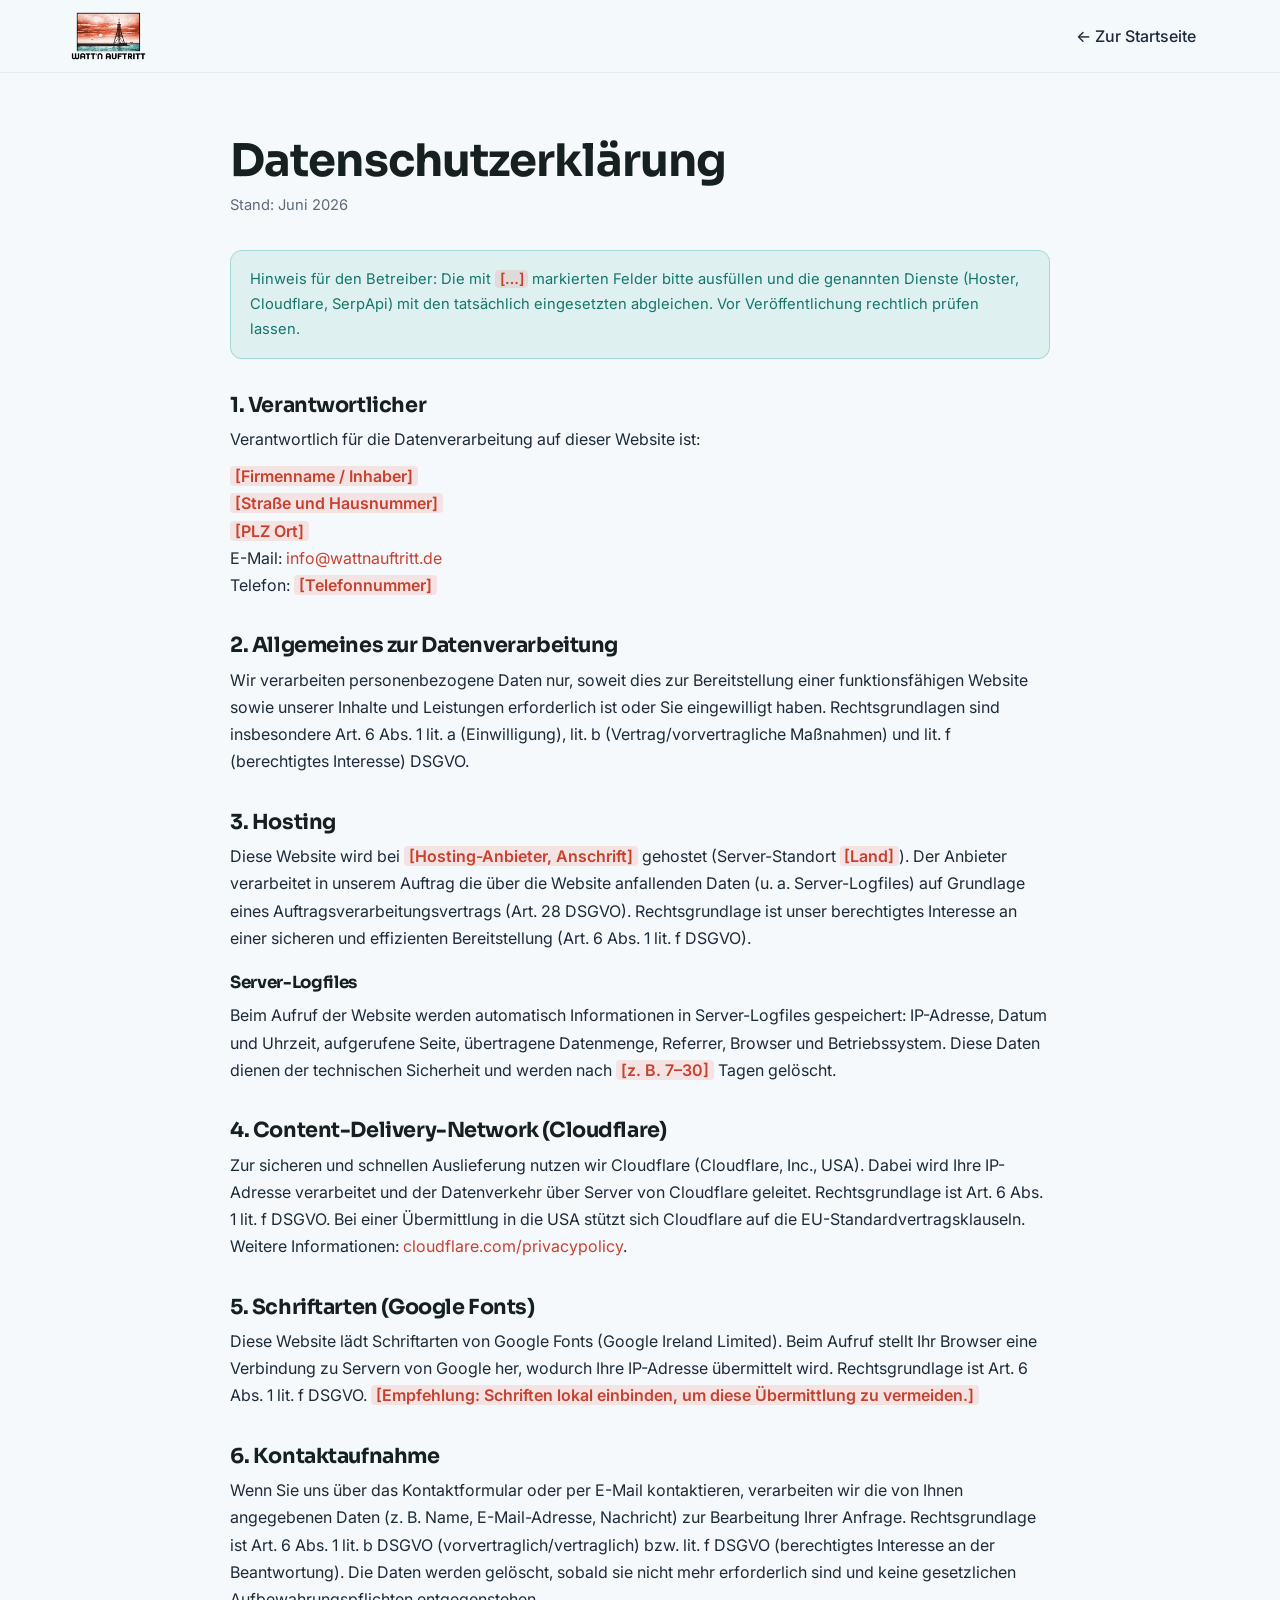
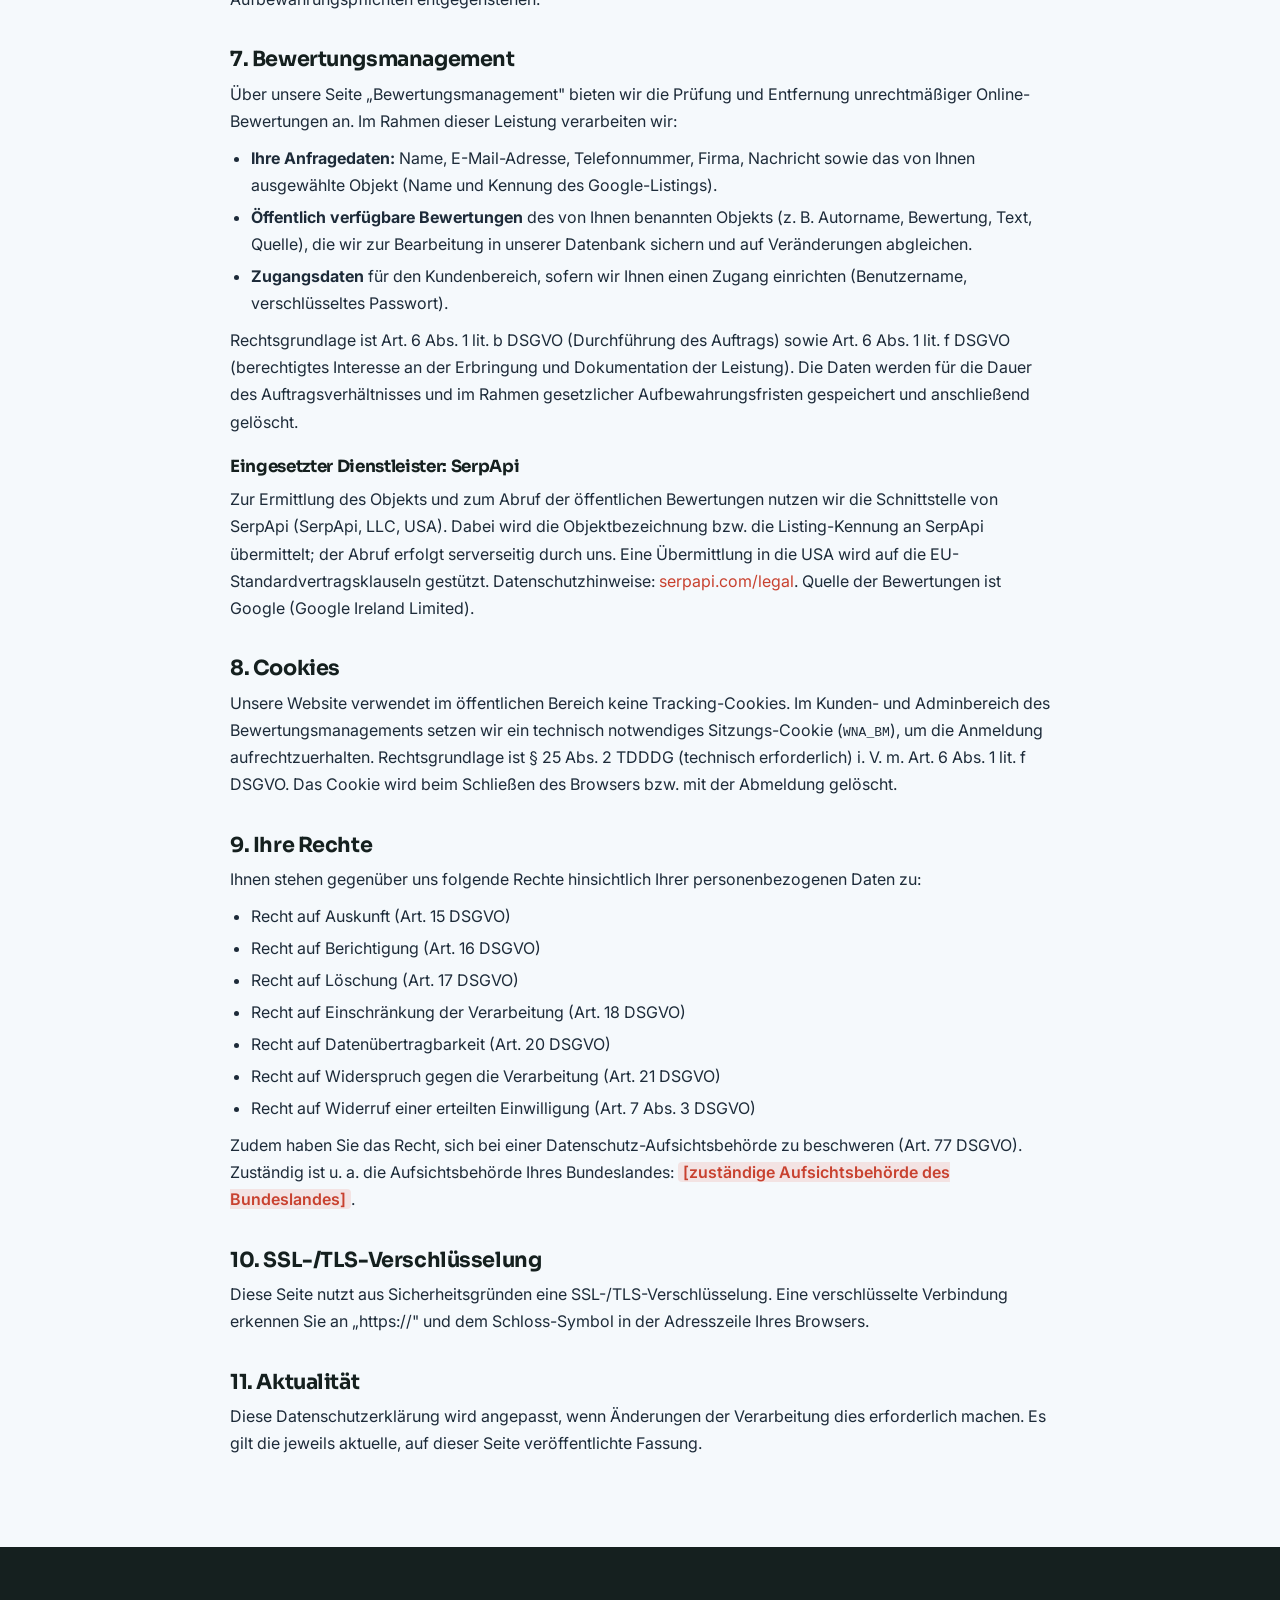
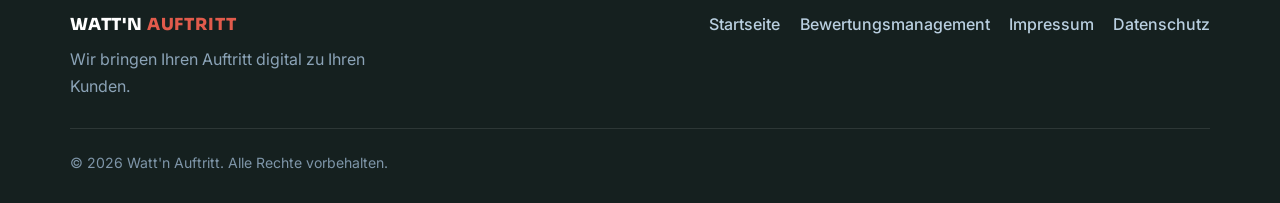
==== datenschutz.html @ 4209b995 "Eigene DB bewertungen_ + Impressum & Datenschutzerklaerung - Bewertungsmanagement nutzt jetzt eine e" ====
<!DOCTYPE html>
<html lang="de">
<head>
  <meta charset="UTF-8" />
  <meta name="viewport" content="width=device-width, initial-scale=1.0" />
  <title>Datenschutzerklärung | Watt'n Auftritt</title>
  <meta name="description" content="Datenschutzerklärung von Watt'n Auftritt gemäß DSGVO – inklusive Hinweisen zum Bewertungsmanagement." />
  <meta name="theme-color" content="#15201f" />
  <meta name="robots" content="noindex" />
  <link rel="preconnect" href="https://fonts.googleapis.com" />
  <link rel="preconnect" href="https://fonts.gstatic.com" crossorigin />
  <link href="https://fonts.googleapis.com/css2?family=Sora:wght@500;600;700;800&family=Inter:wght@400;500;600&display=swap" rel="stylesheet" />
  <link rel="icon" href="/assets/logo-min.png" />
  <link rel="stylesheet" href="/assets/styles.css?v=3" />
  <link rel="stylesheet" href="/assets/legal.css" />
</head>
<body>
  <header class="legal-header">
    <div class="container legal-header__in">
      <a href="/" aria-label="Watt'n Auftritt – Startseite">
        <img src="/assets/logo.webp" width="560" height="365" alt="Watt'n Auftritt" />
      </a>
      <a class="back" href="/">← Zur Startseite</a>
    </div>
  </header>

  <main class="container legal">
    <h1>Datenschutzerklärung</h1>
    <p class="updated">Stand: Juni 2026</p>

    <p class="hint">Hinweis für den Betreiber: Die mit <span class="ph">[…]</span> markierten Felder
    bitte ausfüllen und die genannten Dienste (Hoster, Cloudflare, SerpApi) mit den tatsächlich
    eingesetzten abgleichen. Vor Veröffentlichung rechtlich prüfen lassen.</p>

    <h2>1. Verantwortlicher</h2>
    <p>Verantwortlich für die Datenverarbeitung auf dieser Website ist:</p>
    <address>
      <span class="ph">[Firmenname / Inhaber]</span><br />
      <span class="ph">[Straße und Hausnummer]</span><br />
      <span class="ph">[PLZ Ort]</span><br />
      E-Mail: <a href="mailto:info@wattnauftritt.de">info@wattnauftritt.de</a><br />
      Telefon: <span class="ph">[Telefonnummer]</span>
    </address>

    <h2>2. Allgemeines zur Datenverarbeitung</h2>
    <p>
      Wir verarbeiten personenbezogene Daten nur, soweit dies zur Bereitstellung einer
      funktionsfähigen Website sowie unserer Inhalte und Leistungen erforderlich ist oder Sie
      eingewilligt haben. Rechtsgrundlagen sind insbesondere Art. 6 Abs. 1 lit. a (Einwilligung),
      lit. b (Vertrag/vorvertragliche Maßnahmen) und lit. f (berechtigtes Interesse) DSGVO.
    </p>

    <h2>3. Hosting</h2>
    <p>
      Diese Website wird bei <span class="ph">[Hosting-Anbieter, Anschrift]</span> gehostet
      (Server-Standort <span class="ph">[Land]</span>). Der Anbieter verarbeitet in unserem
      Auftrag die über die Website anfallenden Daten (u. a. Server-Logfiles) auf Grundlage eines
      Auftragsverarbeitungsvertrags (Art. 28 DSGVO). Rechtsgrundlage ist unser berechtigtes
      Interesse an einer sicheren und effizienten Bereitstellung (Art. 6 Abs. 1 lit. f DSGVO).
    </p>

    <h3>Server-Logfiles</h3>
    <p>
      Beim Aufruf der Website werden automatisch Informationen in Server-Logfiles gespeichert:
      IP-Adresse, Datum und Uhrzeit, aufgerufene Seite, übertragene Datenmenge, Referrer,
      Browser und Betriebssystem. Diese Daten dienen der technischen Sicherheit und werden nach
      <span class="ph">[z. B. 7–30]</span> Tagen gelöscht.
    </p>

    <h2>4. Content-Delivery-Network (Cloudflare)</h2>
    <p>
      Zur sicheren und schnellen Auslieferung nutzen wir Cloudflare (Cloudflare, Inc., USA).
      Dabei wird Ihre IP-Adresse verarbeitet und der Datenverkehr über Server von Cloudflare
      geleitet. Rechtsgrundlage ist Art. 6 Abs. 1 lit. f DSGVO. Bei einer Übermittlung in die USA
      stützt sich Cloudflare auf die EU-Standardvertragsklauseln. Weitere Informationen:
      <a href="https://www.cloudflare.com/privacypolicy/" target="_blank" rel="noopener">cloudflare.com/privacypolicy</a>.
    </p>

    <h2>5. Schriftarten (Google Fonts)</h2>
    <p>
      Diese Website lädt Schriftarten von Google Fonts (Google Ireland Limited). Beim Aufruf
      stellt Ihr Browser eine Verbindung zu Servern von Google her, wodurch Ihre IP-Adresse
      übermittelt wird. Rechtsgrundlage ist Art. 6 Abs. 1 lit. f DSGVO.
      <span class="ph">[Empfehlung: Schriften lokal einbinden, um diese Übermittlung zu vermeiden.]</span>
    </p>

    <h2>6. Kontaktaufnahme</h2>
    <p>
      Wenn Sie uns über das Kontaktformular oder per E-Mail kontaktieren, verarbeiten wir die von
      Ihnen angegebenen Daten (z. B. Name, E-Mail-Adresse, Nachricht) zur Bearbeitung Ihrer
      Anfrage. Rechtsgrundlage ist Art. 6 Abs. 1 lit. b DSGVO (vorvertraglich/vertraglich) bzw.
      lit. f DSGVO (berechtigtes Interesse an der Beantwortung). Die Daten werden gelöscht, sobald
      sie nicht mehr erforderlich sind und keine gesetzlichen Aufbewahrungspflichten entgegenstehen.
    </p>

    <h2>7. Bewertungsmanagement</h2>
    <p>
      Über unsere Seite „Bewertungsmanagement" bieten wir die Prüfung und Entfernung
      unrechtmäßiger Online-Bewertungen an. Im Rahmen dieser Leistung verarbeiten wir:
    </p>
    <ul>
      <li><strong>Ihre Anfragedaten:</strong> Name, E-Mail-Adresse, Telefonnummer, Firma, Nachricht
        sowie das von Ihnen ausgewählte Objekt (Name und Kennung des Google-Listings).</li>
      <li><strong>Öffentlich verfügbare Bewertungen</strong> des von Ihnen benannten Objekts
        (z. B. Autorname, Bewertung, Text, Quelle), die wir zur Bearbeitung in unserer Datenbank
        sichern und auf Veränderungen abgleichen.</li>
      <li><strong>Zugangsdaten</strong> für den Kundenbereich, sofern wir Ihnen einen Zugang
        einrichten (Benutzername, verschlüsseltes Passwort).</li>
    </ul>
    <p>
      Rechtsgrundlage ist Art. 6 Abs. 1 lit. b DSGVO (Durchführung des Auftrags) sowie
      Art. 6 Abs. 1 lit. f DSGVO (berechtigtes Interesse an der Erbringung und Dokumentation der
      Leistung). Die Daten werden für die Dauer des Auftragsverhältnisses und im Rahmen
      gesetzlicher Aufbewahrungsfristen gespeichert und anschließend gelöscht.
    </p>

    <h3>Eingesetzter Dienstleister: SerpApi</h3>
    <p>
      Zur Ermittlung des Objekts und zum Abruf der öffentlichen Bewertungen nutzen wir die
      Schnittstelle von SerpApi (SerpApi, LLC, USA). Dabei wird die Objektbezeichnung bzw. die
      Listing-Kennung an SerpApi übermittelt; der Abruf erfolgt serverseitig durch uns. Eine
      Übermittlung in die USA wird auf die EU-Standardvertragsklauseln gestützt. Datenschutz­hinweise:
      <a href="https://serpapi.com/legal" target="_blank" rel="noopener">serpapi.com/legal</a>.
      Quelle der Bewertungen ist Google (Google Ireland Limited).
    </p>

    <h2>8. Cookies</h2>
    <p>
      Unsere Website verwendet im öffentlichen Bereich keine Tracking-Cookies. Im Kunden- und
      Adminbereich des Bewertungsmanagements setzen wir ein technisch notwendiges Sitzungs-Cookie
      (<code>WNA_BM</code>), um die Anmeldung aufrechtzuerhalten. Rechtsgrundlage ist § 25 Abs. 2
      TDDDG (technisch erforderlich) i. V. m. Art. 6 Abs. 1 lit. f DSGVO. Das Cookie wird beim
      Schließen des Browsers bzw. mit der Abmeldung gelöscht.
    </p>

    <h2>9. Ihre Rechte</h2>
    <p>Ihnen stehen gegenüber uns folgende Rechte hinsichtlich Ihrer personenbezogenen Daten zu:</p>
    <ul>
      <li>Recht auf Auskunft (Art. 15 DSGVO)</li>
      <li>Recht auf Berichtigung (Art. 16 DSGVO)</li>
      <li>Recht auf Löschung (Art. 17 DSGVO)</li>
      <li>Recht auf Einschränkung der Verarbeitung (Art. 18 DSGVO)</li>
      <li>Recht auf Datenübertragbarkeit (Art. 20 DSGVO)</li>
      <li>Recht auf Widerspruch gegen die Verarbeitung (Art. 21 DSGVO)</li>
      <li>Recht auf Widerruf einer erteilten Einwilligung (Art. 7 Abs. 3 DSGVO)</li>
    </ul>
    <p>
      Zudem haben Sie das Recht, sich bei einer Datenschutz-Aufsichtsbehörde zu beschweren
      (Art. 77 DSGVO). Zuständig ist u. a. die Aufsichtsbehörde Ihres Bundeslandes:
      <span class="ph">[zuständige Aufsichtsbehörde des Bundeslandes]</span>.
    </p>

    <h2>10. SSL-/TLS-Verschlüsselung</h2>
    <p>
      Diese Seite nutzt aus Sicherheitsgründen eine SSL-/TLS-Verschlüsselung. Eine verschlüsselte
      Verbindung erkennen Sie an „https://" und dem Schloss-Symbol in der Adresszeile Ihres
      Browsers.
    </p>

    <h2>11. Aktualität</h2>
    <p>
      Diese Datenschutzerklärung wird angepasst, wenn Änderungen der Verarbeitung dies erforderlich
      machen. Es gilt die jeweils aktuelle, auf dieser Seite veröffentlichte Fassung.
    </p>
  </main>

  <footer class="site-footer">
    <div class="container footer-inner">
      <div class="footer__brand">
        <span class="brand__text">Watt'n <strong>Auftritt</strong></span>
        <p>Wir bringen Ihren Auftritt digital zu Ihren Kunden.</p>
      </div>
      <nav class="footer__nav" aria-label="Footer">
        <a href="/">Startseite</a>
        <a href="/bewertungsmanagement/">Bewertungsmanagement</a>
        <a href="/impressum.html">Impressum</a>
        <a href="/datenschutz.html">Datenschutz</a>
      </nav>
    </div>
    <div class="container footer__bottom">
      <p>© <span id="year">2026</span> Watt'n Auftritt. Alle Rechte vorbehalten.</p>
    </div>
  </footer>

  <script>document.getElementById('year').textContent = new Date().getFullYear();</script>
</body>
</html>
---- assets/styles.css ----
/* =========================================================
   Watt'n Auftritt – moderne Version
   Design-System (Custom Properties)
   ========================================================= */
:root {
  /* Markenfarben (aus dem Logo: Kugelbake im Sonnenuntergang) */
  --brand: #e15b4c;          /* Sonnenuntergangs-Koralle */
  --brand-deep: #c8412f;
  --aqua: #1fa294;           /* Wattenmeer-Tuerkis */
  --aqua-deep: #14756b;
  --ink: #15201f;            /* Schwarzgruen (Logo-Rahmen) */
  --ink-2: #1f302c;
  --bg: #f5f9fc;
  --surface: #ffffff;
  --text: #1d2b39;
  --muted: #5b6b7b;
  --line: #e4ecf3;

  --grad-brand: linear-gradient(120deg, var(--brand) 0%, var(--aqua) 100%);
  --grad-ink: radial-gradient(130% 130% at 78% 0%, #33433f 0%, var(--ink) 55%);

  --radius: 18px;
  --radius-sm: 12px;
  --shadow-sm: 0 4px 14px rgba(11, 27, 43, .06);
  --shadow: 0 18px 50px -18px rgba(11, 27, 43, .28);
  --shadow-brand: 0 16px 40px -14px rgba(225, 91, 76, .5);

  --maxw: 1140px;
  --gap: clamp(1rem, 3vw, 2rem);

  --font-display: "Sora", system-ui, sans-serif;
  --font-body: "Inter", system-ui, -apple-system, Segoe UI, Roboto, sans-serif;
}

/* =========================================================
   Reset / Basis
   ========================================================= */
*, *::before, *::after { box-sizing: border-box; }
html { scroll-behavior: smooth; -webkit-text-size-adjust: 100%; }
@media (prefers-reduced-motion: reduce) {
  html { scroll-behavior: auto; }
  *, *::before, *::after { animation: none !important; transition: none !important; }
}
body {
  margin: 0;
  font-family: var(--font-body);
  color: var(--text);
  background: var(--bg);
  line-height: 1.65;
  -webkit-font-smoothing: antialiased;
  overflow-x: hidden;
}
img, svg { max-width: 100%; display: block; }
a { color: inherit; text-decoration: none; }
h1, h2, h3 { font-family: var(--font-display); line-height: 1.1; margin: 0; letter-spacing: -.02em; }
p { margin: 0; }

.container { width: min(100% - 2.4rem, var(--maxw)); margin-inline: auto; }

.skip-link {
  position: absolute; left: -999px; top: 0; z-index: 200;
  background: var(--ink); color: #fff; padding: .7rem 1.1rem; border-radius: 0 0 10px 0;
}
.skip-link:focus { left: 0; }

.grad-text {
  background: var(--grad-brand);
  -webkit-background-clip: text; background-clip: text; color: transparent;
}

/* =========================================================
   Buttons
   ========================================================= */
.btn {
  --pad-y: .85rem; --pad-x: 1.5rem;
  display: inline-flex; align-items: center; justify-content: center; gap: .5rem;
  padding: var(--pad-y) var(--pad-x);
  font-family: var(--font-display); font-weight: 600; font-size: .98rem;
  border-radius: 999px; border: 1px solid transparent; cursor: pointer;
  transition: transform .2s ease, box-shadow .25s ease, background-color .2s ease, color .2s ease;
  will-change: transform;
}
.btn--primary { background: var(--grad-brand); color: #fff; box-shadow: var(--shadow-brand); }
.btn--primary:hover { transform: translateY(-2px); box-shadow: 0 22px 48px -14px rgba(225,91,76,.65); }
.btn--ghost { background: rgba(255,255,255,.06); color: #fff; border-color: rgba(255,255,255,.28); }
.btn--ghost:hover { background: rgba(255,255,255,.14); transform: translateY(-2px); }
.btn--block { width: 100%; }
.btn:focus-visible { outline: 3px solid var(--aqua); outline-offset: 3px; }

/* =========================================================
   Header
   ========================================================= */
.site-header {
  position: sticky; top: 0; z-index: 100;
  background: rgba(245, 249, 252, .72);
  backdrop-filter: saturate(160%) blur(14px);
  -webkit-backdrop-filter: saturate(160%) blur(14px);
  border-bottom: 1px solid transparent;
  transition: border-color .3s ease, background-color .3s ease, box-shadow .3s ease;
}
.site-header.is-scrolled {
  border-color: var(--line);
  box-shadow: 0 6px 24px -16px rgba(11,27,43,.4);
}
.header-inner { display: flex; align-items: center; justify-content: space-between; height: 72px; }

.brand { display: inline-flex; align-items: center; gap: .6rem; }
.brand__mark { border-radius: 12px; box-shadow: var(--shadow-sm); }
.brand__logo { height: 56px; width: auto; display: block; }
.brand__text { font-family: var(--font-display); font-weight: 800; font-size: 1.04rem; letter-spacing: .05em; text-transform: uppercase; color: var(--ink); }
.brand__text strong { color: var(--brand-deep); font-weight: 800; }

.nav { display: flex; align-items: center; }
.nav__menu { display: flex; align-items: center; gap: .35rem; list-style: none; margin: 0; padding: 0; }
.nav__menu a {
  display: inline-block; padding: .55rem .85rem; border-radius: 999px;
  font-weight: 500; color: var(--text); transition: color .2s, background-color .2s;
}
.nav__menu a:hover, .nav__menu a.is-active { color: var(--brand-deep); background: rgba(225,91,76,.10); }
.nav__cta { background: var(--ink); color: #fff !important; }
.nav__cta:hover { background: var(--ink-2) !important; }

.nav__toggle {
  display: none; width: 44px; height: 44px; border: 0; background: transparent; cursor: pointer;
  flex-direction: column; gap: 5px; align-items: center; justify-content: center;
}
.nav__toggle span { width: 24px; height: 2px; background: var(--ink); border-radius: 2px; transition: transform .3s, opacity .3s; }
.nav__toggle[aria-expanded="true"] span:nth-child(1) { transform: translateY(7px) rotate(45deg); }
.nav__toggle[aria-expanded="true"] span:nth-child(2) { opacity: 0; }
.nav__toggle[aria-expanded="true"] span:nth-child(3) { transform: translateY(-7px) rotate(-45deg); }

/* =========================================================
   Hero
   ========================================================= */
.hero { position: relative; color: #eaf4fb; padding: clamp(3.5rem, 9vw, 7rem) 0 clamp(5rem, 9vw, 8rem); overflow: hidden; isolation: isolate; }
.hero__bg {
  position: absolute; inset: 0; z-index: -2; background: var(--grad-ink);
}
.hero__bg::before, .hero__bg::after {
  content: ""; position: absolute; border-radius: 50%; filter: blur(60px); opacity: .5;
}
.hero__bg::before { width: 480px; height: 480px; background: radial-gradient(circle, var(--brand), transparent 70%); top: -120px; right: -80px; }
.hero__bg::after { width: 420px; height: 420px; background: radial-gradient(circle, var(--aqua), transparent 70%); bottom: -140px; left: -120px; opacity: .35; }

.hero__inner { position: relative; max-width: 820px; }
.eyebrow {
  display: inline-block; font-family: var(--font-display); font-weight: 600; letter-spacing: .12em;
  text-transform: uppercase; font-size: .72rem; color: var(--aqua);
  padding: .4rem .8rem; border: 1px solid rgba(31,162,148,.35); border-radius: 999px; margin-bottom: 1.2rem;
}
.eyebrow--dark { color: var(--brand-deep); border-color: rgba(225,91,76,.3); background: rgba(225,91,76,.06); }
.hero__title { font-size: clamp(2.4rem, 6.5vw, 4.4rem); font-weight: 800; }
.hero__lead { margin-top: 1.4rem; font-size: clamp(1.05rem, 2.2vw, 1.3rem); color: #b9cfe0; max-width: 60ch; }
.hero__actions { display: flex; flex-wrap: wrap; gap: .9rem; margin-top: 2.2rem; }

.hero__stats { display: flex; flex-wrap: wrap; gap: clamp(1.5rem, 5vw, 3.5rem); list-style: none; margin: 3.2rem 0 0; padding: 0; }
.hero__stats li { display: flex; flex-direction: column; }
.stat__num { font-family: var(--font-display); font-weight: 700; font-size: clamp(1.8rem, 4vw, 2.4rem); color: #fff; }
.stat__label { color: #91a8bb; font-size: .9rem; max-width: 16ch; }

.hero__waves { position: absolute; bottom: -1px; left: 0; width: 100%; height: clamp(70px, 10vw, 140px); z-index: -1; }

/* =========================================================
   Sections
   ========================================================= */
.section { padding: clamp(4rem, 9vw, 7rem) 0; }
.section--alt { background: linear-gradient(180deg, #fff, var(--bg)); }
.section__head { max-width: 680px; margin-bottom: clamp(2.2rem, 5vw, 3.4rem); }
.section__title { font-size: clamp(1.9rem, 4.5vw, 2.8rem); margin: .6rem 0; color: var(--ink); }
.section__sub { color: var(--muted); font-size: 1.08rem; }

/* Leistungen / Cards */
.cards { display: grid; grid-template-columns: repeat(auto-fit, minmax(280px, 1fr)); gap: 1.4rem; }
.card {
  background: var(--surface); border: 1px solid var(--line); border-radius: var(--radius);
  padding: 2rem 1.8rem; box-shadow: var(--shadow-sm);
  transition: transform .3s ease, box-shadow .3s ease, border-color .3s ease;
  position: relative; overflow: hidden;
}
.card::after {
  content: ""; position: absolute; inset: 0 0 auto 0; height: 4px; background: var(--grad-brand);
  transform: scaleX(0); transform-origin: left; transition: transform .35s ease;
}
.card:hover { transform: translateY(-6px); box-shadow: var(--shadow); border-color: rgba(225,91,76,.4); }
.card:hover::after { transform: scaleX(1); }
.card__icon {
  width: 56px; height: 56px; border-radius: 14px; display: grid; place-items: center;
  background: linear-gradient(135deg, rgba(225,91,76,.14), rgba(31,162,148,.14)); margin-bottom: 1.1rem;
}
.card__icon svg { width: 28px; height: 28px; fill: none; stroke: var(--brand-deep); stroke-width: 1.8; stroke-linecap: round; stroke-linejoin: round; }
.card h3 { font-size: 1.22rem; color: var(--ink); margin-bottom: .5rem; hyphens: auto; }
.card p { color: var(--muted); font-size: .98rem; }

/* Feature / Warum wir */
.feature-grid { display: grid; grid-template-columns: 1fr 1fr; gap: clamp(2rem, 5vw, 3.5rem); align-items: center; }
.feature__kicker { display: inline-block; font-family: var(--font-display); font-weight: 600; color: var(--brand-deep); font-size: .95rem; margin-bottom: .4rem; }
.feature__kicker--mt { margin-top: 2rem; }
.feature__title { font-size: clamp(1.7rem, 3.6vw, 2.3rem); color: var(--ink); margin-bottom: .7rem; }
.feature__subtitle { font-size: 1.3rem; color: var(--ink); margin-bottom: .5rem; }
.feature p { color: var(--muted); }

.feature__panel {
  background: var(--grad-ink); color: #eaf4fb; border-radius: var(--radius);
  padding: clamp(1.8rem, 4vw, 2.6rem); box-shadow: var(--shadow); position: relative; overflow: hidden;
}
.feature__panel::before {
  content: ""; position: absolute; width: 280px; height: 280px; right: -90px; top: -90px;
  background: radial-gradient(circle, rgba(225,91,76,.5), transparent 70%); filter: blur(30px);
}
.panel__title { font-size: 1.5rem; position: relative; }
.panel__lead { color: #b9cfe0; margin: .7rem 0 1.3rem; position: relative; }
.check-list { list-style: none; margin: 0; padding: 0; display: grid; gap: .75rem; position: relative; }
.check-list li { padding-left: 2rem; position: relative; color: #d6e4f0; }
.check-list li strong { color: #fff; }
.check-list li::before {
  content: ""; position: absolute; left: 0; top: .15rem; width: 1.3rem; height: 1.3rem; border-radius: 50%;
  background: var(--grad-brand);
  -webkit-mask: url("data:image/svg+xml,%3Csvg xmlns='http://www.w3.org/2000/svg' viewBox='0 0 24 24'%3E%3Cpath fill='none' stroke='black' stroke-width='3' stroke-linecap='round' stroke-linejoin='round' d='M5 13l4 4L19 7'/%3E%3C/svg%3E") center/72% no-repeat;
          mask: url("data:image/svg+xml,%3Csvg xmlns='http://www.w3.org/2000/svg' viewBox='0 0 24 24'%3E%3Cpath fill='none' stroke='black' stroke-width='3' stroke-linecap='round' stroke-linejoin='round' d='M5 13l4 4L19 7'/%3E%3C/svg%3E") center/72% no-repeat;
}
.panel__foot { margin-top: 1.3rem; color: #9fb6c9; font-size: .95rem; position: relative; }

/* Referenzen */
.refs { display: grid; grid-template-columns: repeat(auto-fit, minmax(280px, 1fr)); gap: 1.6rem; }
.ref {
  background: var(--surface); border: 1px solid var(--line); border-radius: var(--radius);
  overflow: hidden; box-shadow: var(--shadow-sm); transition: transform .3s, box-shadow .3s;
}
.ref:hover { transform: translateY(-6px); box-shadow: var(--shadow); }
.ref__thumb {
  aspect-ratio: 16 / 9; display: grid; place-items: center; position: relative;
  background: linear-gradient(135deg, var(--c1, var(--brand)), var(--c2, var(--aqua)));
}
.ref__thumb--soon { background: repeating-linear-gradient(45deg, #eaf1f7, #eaf1f7 14px, #f4f8fb 14px, #f4f8fb 28px); }
.ref__initials { font-family: var(--font-display); font-weight: 800; font-size: 2.6rem; color: rgba(255,255,255,.92); letter-spacing: .04em; }
.ref__thumb--soon .ref__initials { color: var(--brand); }
.ref__badge { position: absolute; top: 12px; right: 12px; background: rgba(4,32,51,.55); color: #d7fff9; font-size: .72rem; font-weight: 600; padding: .25rem .7rem; border-radius: 999px; backdrop-filter: blur(4px); }
.ref__body { padding: 1.4rem 1.5rem 1.6rem; }
.ref__body h3 { font-size: 1.25rem; color: var(--ink); margin-bottom: .4rem; }
.ref__body p { color: var(--muted); font-size: .98rem; }

/* Kontakt */
.section--contact { background: var(--grad-ink); color: #eaf4fb; }
.contact-grid { display: grid; grid-template-columns: 1.05fr 1fr; gap: clamp(2rem, 5vw, 4rem); align-items: start; }
.section--contact .eyebrow { color: var(--aqua); }
.contact__title { font-size: clamp(1.9rem, 4.5vw, 2.8rem); margin: .5rem 0 1rem; color: #fff; }
.contact__lead { color: #b9cfe0; max-width: 46ch; }
.contact__list { list-style: none; margin: 1.8rem 0 0; padding: 0; display: grid; gap: 1rem; }
.contact__list li { display: flex; align-items: center; gap: .8rem; color: #d6e4f0; }
.contact__list svg { width: 22px; height: 22px; fill: none; stroke: var(--aqua); stroke-width: 1.7; flex: none; }
.contact__list a:hover { color: #fff; text-decoration: underline; }
.contact__social { display: flex; gap: .7rem; margin-top: 1.6rem; }
.contact__social a { width: 42px; height: 42px; border-radius: 50%; display: grid; place-items: center; background: rgba(255,255,255,.08); border: 1px solid rgba(255,255,255,.18); transition: background .2s, transform .2s; }
.contact__social a:hover { background: var(--grad-brand); transform: translateY(-2px); }
.contact__social svg { width: 20px; height: 20px; fill: none; stroke: #fff; stroke-width: 1.7; }

.contact__form {
  background: rgba(255,255,255,.05); border: 1px solid rgba(255,255,255,.14); border-radius: var(--radius);
  padding: clamp(1.5rem, 4vw, 2.2rem); backdrop-filter: blur(6px); display: grid; gap: 1.1rem;
}
.field { display: grid; gap: .4rem; }
.field label { font-size: .9rem; font-weight: 500; color: #cfe0ee; }
.field input, .field textarea {
  width: 100%; padding: .85rem 1rem; border-radius: var(--radius-sm);
  border: 1px solid rgba(255,255,255,.18); background: rgba(255,255,255,.06); color: #fff;
  font: inherit; transition: border-color .2s, background .2s, box-shadow .2s; resize: vertical;
}
.field input::placeholder, .field textarea::placeholder { color: #7e95a8; }
.field input:focus, .field textarea:focus {
  outline: none; border-color: var(--aqua); background: rgba(255,255,255,.1);
  box-shadow: 0 0 0 3px rgba(31,162,148,.28);
}
.form__hint { font-size: .9rem; min-height: 1.2em; margin-top: -.2rem; }
.form__hint.is-ok { color: var(--aqua); }
.form__hint.is-err { color: #ff9aa2; }

/* =========================================================
   Footer
   ========================================================= */
.site-footer { background: var(--ink); color: #b9cfe0; padding: clamp(2.5rem, 6vw, 4rem) 0 1.8rem; }
.footer-inner { display: flex; flex-wrap: wrap; justify-content: space-between; gap: 1.6rem; padding-bottom: 1.8rem; border-bottom: 1px solid rgba(255,255,255,.1); }
.footer__brand .brand__text { color: #fff; }
.footer__brand .brand__text strong { color: var(--brand); }
.footer__brand p { margin-top: .5rem; color: #8ba3b7; max-width: 30ch; }
.footer__nav { display: flex; flex-wrap: wrap; gap: 1.2rem; align-content: flex-start; }
.footer__nav a { color: #b9cfe0; font-weight: 500; transition: color .2s; }
.footer__nav a:hover { color: var(--aqua); }
.footer__bottom { display: flex; flex-wrap: wrap; justify-content: space-between; gap: .6rem; margin-top: 1.4rem; font-size: .88rem; color: #7e95a8; }

/* =========================================================
   Reveal-Animation
   ========================================================= */
.reveal { opacity: 0; transform: translateY(22px); transition: opacity .7s ease, transform .7s ease; }
.reveal.is-visible { opacity: 1; transform: none; }

/* =========================================================
   Responsive
   ========================================================= */
@media (max-width: 860px) {
  .feature-grid, .contact-grid { grid-template-columns: 1fr; }
}
@media (max-width: 720px) {
  .nav__toggle { display: flex; }
  .nav__menu {
    position: fixed; inset: 72px 0 auto 0; flex-direction: column; align-items: stretch; gap: .2rem;
    background: rgba(245,249,252,.97); backdrop-filter: blur(14px); padding: 1rem 1.2rem 1.6rem;
    border-bottom: 1px solid var(--line); box-shadow: var(--shadow);
    transform: translateY(-130%); transition: transform .35s ease; visibility: hidden;
  }
  .nav__menu.is-open { transform: translateY(0); visibility: visible; }
  .nav__menu a { padding: .85rem 1rem; border-radius: var(--radius-sm); font-size: 1.05rem; }
  .nav__cta { text-align: center; margin-top: .4rem; }
}
---- assets/legal.css ----
/* Rechtsseiten (Impressum, Datenschutz) – nutzt Tokens aus styles.css. */
.legal-header {
  position: sticky; top: 0; z-index: 100;
  background: rgba(245, 249, 252, .82);
  backdrop-filter: saturate(160%) blur(14px);
  -webkit-backdrop-filter: saturate(160%) blur(14px);
  border-bottom: 1px solid var(--line);
}
.legal-header__in { display: flex; align-items: center; justify-content: space-between; height: 72px; }
.legal-header__in img { height: 50px; width: auto; display: block; }
.legal-header__in a.back { font-weight: 500; color: var(--text); padding: .55rem .9rem; border-radius: 999px; }
.legal-header__in a.back:hover { background: rgba(225,91,76,.10); color: var(--brand-deep); }

.legal { max-width: 820px; padding: clamp(2.2rem, 6vw, 4rem) 0 clamp(3rem, 7vw, 5rem); }
.legal h1 { font-family: var(--font-display); font-size: clamp(2rem, 5vw, 2.8rem); color: var(--ink); letter-spacing: -.02em; }
.legal .updated { color: var(--muted); font-size: .92rem; margin: .4rem 0 2rem; }
.legal h2 { font-family: var(--font-display); font-size: 1.3rem; color: var(--ink); margin: 2.2rem 0 .6rem; }
.legal h3 { font-family: var(--font-display); font-size: 1.05rem; color: var(--ink); margin: 1.4rem 0 .4rem; }
.legal p, .legal li { color: var(--text); line-height: 1.7; }
.legal p { margin: .6rem 0; }
.legal ul { margin: .6rem 0; padding-left: 1.3rem; }
.legal li { margin: .3rem 0; }
.legal a { color: var(--brand-deep); }
.legal address { font-style: normal; line-height: 1.7; }
.legal hr { border: 0; border-top: 1px solid var(--line); margin: 2.4rem 0; }

/* Auszufüllender Platzhalter – im Quelltext klar markiert. */
.ph { background: rgba(225,91,76,.14); color: var(--brand-deep); padding: 0 .3em; border-radius: 4px; font-weight: 600; }

.legal .hint { background: rgba(31,162,148,.10); border: 1px solid rgba(31,162,148,.30);
  border-radius: var(--radius-sm); padding: 1rem 1.2rem; font-size: .92rem; color: var(--aqua-deep); margin: 1.5rem 0; }
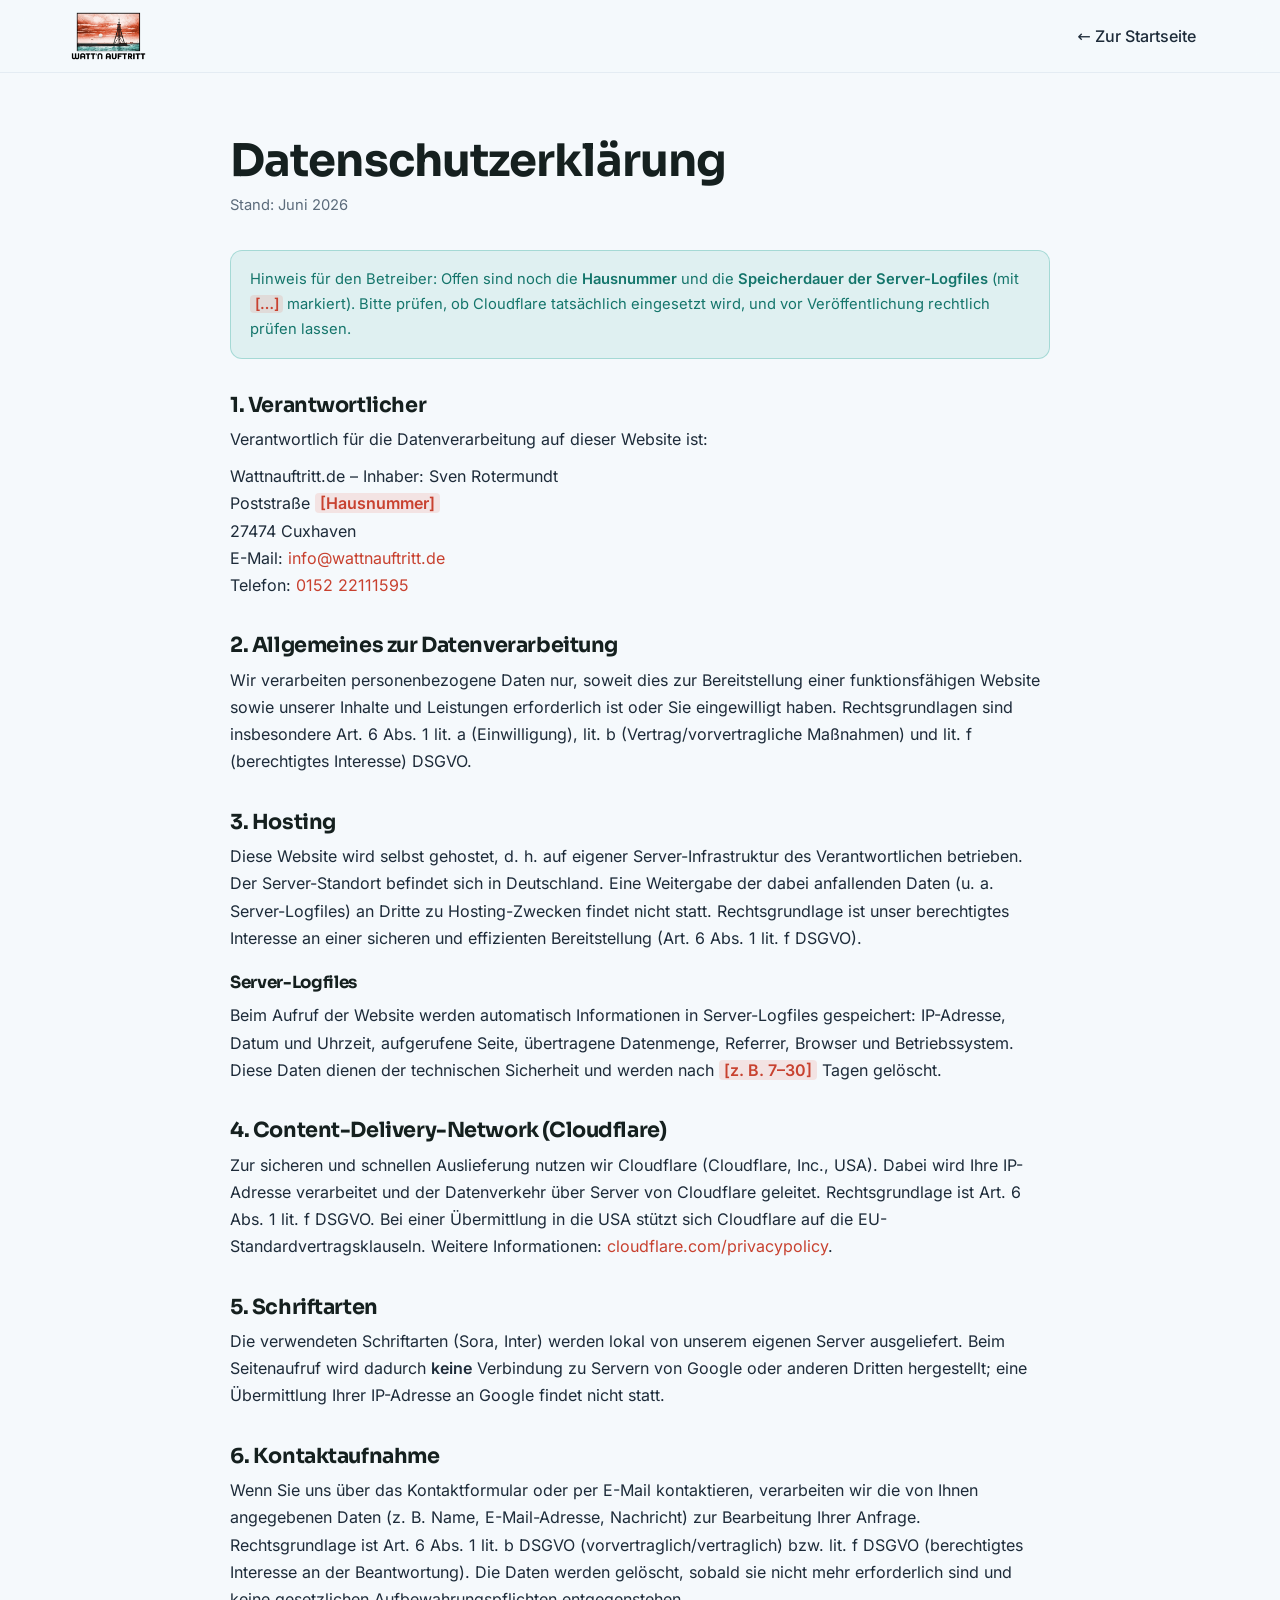
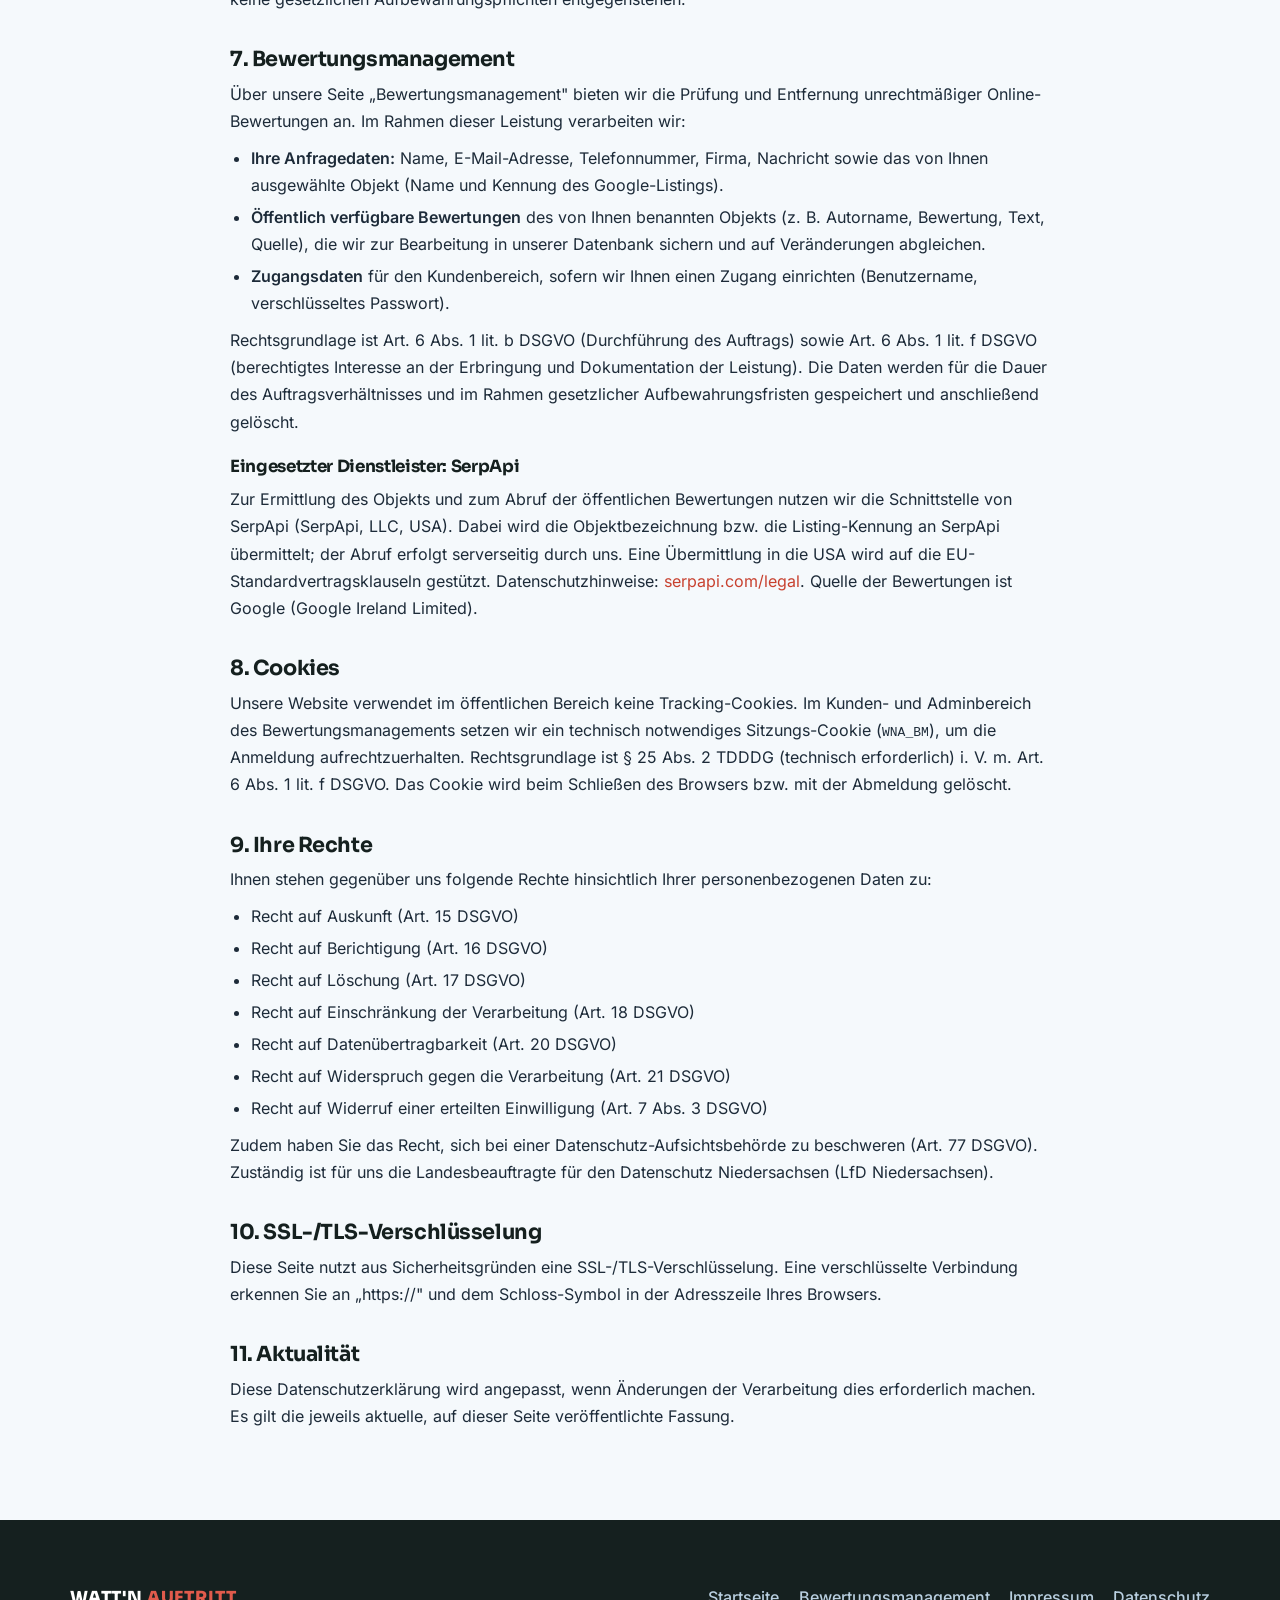
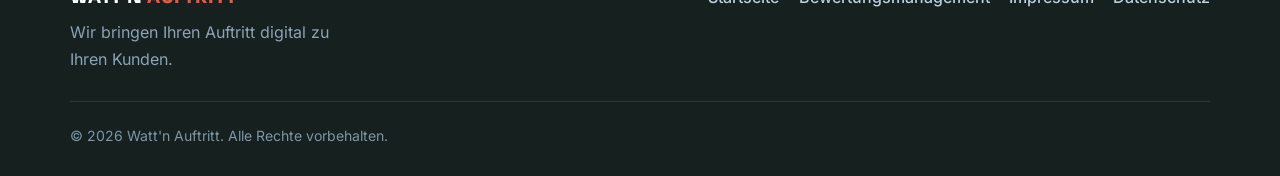
==== commit cd4df257: "Google Fonts lokal einbinden + Impressum/Datenschutz mit echten Daten - Schriften (Sora, Inter) loka" ====
--- a/datenschutz.html
+++ b/datenschutz.html
@@ -7,9 +7,7 @@
   <meta name="description" content="Datenschutzerklärung von Watt'n Auftritt gemäß DSGVO – inklusive Hinweisen zum Bewertungsmanagement." />
   <meta name="theme-color" content="#15201f" />
   <meta name="robots" content="noindex" />
-  <link rel="preconnect" href="https://fonts.googleapis.com" />
-  <link rel="preconnect" href="https://fonts.gstatic.com" crossorigin />
-  <link href="https://fonts.googleapis.com/css2?family=Sora:wght@500;600;700;800&family=Inter:wght@400;500;600&display=swap" rel="stylesheet" />
+  <link rel="stylesheet" href="/assets/fonts/fonts.css" />
   <link rel="icon" href="/assets/logo-min.png" />
   <link rel="stylesheet" href="/assets/styles.css?v=3" />
   <link rel="stylesheet" href="/assets/legal.css" />
@@ -28,18 +26,18 @@
     <h1>Datenschutzerklärung</h1>
     <p class="updated">Stand: Juni 2026</p>
 
-    <p class="hint">Hinweis für den Betreiber: Die mit <span class="ph">[…]</span> markierten Felder
-    bitte ausfüllen und die genannten Dienste (Hoster, Cloudflare, SerpApi) mit den tatsächlich
-    eingesetzten abgleichen. Vor Veröffentlichung rechtlich prüfen lassen.</p>
+    <p class="hint">Hinweis für den Betreiber: Offen sind noch die <strong>Hausnummer</strong> und die
+    <strong>Speicherdauer der Server-Logfiles</strong> (mit <span class="ph">[…]</span> markiert).
+    Bitte prüfen, ob Cloudflare tatsächlich eingesetzt wird, und vor Veröffentlichung rechtlich prüfen lassen.</p>
 
     <h2>1. Verantwortlicher</h2>
     <p>Verantwortlich für die Datenverarbeitung auf dieser Website ist:</p>
     <address>
-      <span class="ph">[Firmenname / Inhaber]</span><br />
-      <span class="ph">[Straße und Hausnummer]</span><br />
-      <span class="ph">[PLZ Ort]</span><br />
+      Wattnauftritt.de – Inhaber: Sven Rotermundt<br />
+      Poststraße <span class="ph">[Hausnummer]</span><br />
+      27474 Cuxhaven<br />
       E-Mail: <a href="mailto:info@wattnauftritt.de">info@wattnauftritt.de</a><br />
-      Telefon: <span class="ph">[Telefonnummer]</span>
+      Telefon: <a href="tel:+4915222111595">0152 22111595</a>
     </address>
 
     <h2>2. Allgemeines zur Datenverarbeitung</h2>
@@ -52,11 +50,11 @@
 
     <h2>3. Hosting</h2>
     <p>
-      Diese Website wird bei <span class="ph">[Hosting-Anbieter, Anschrift]</span> gehostet
-      (Server-Standort <span class="ph">[Land]</span>). Der Anbieter verarbeitet in unserem
-      Auftrag die über die Website anfallenden Daten (u. a. Server-Logfiles) auf Grundlage eines
-      Auftragsverarbeitungsvertrags (Art. 28 DSGVO). Rechtsgrundlage ist unser berechtigtes
-      Interesse an einer sicheren und effizienten Bereitstellung (Art. 6 Abs. 1 lit. f DSGVO).
+      Diese Website wird selbst gehostet, d. h. auf eigener Server-Infrastruktur des
+      Verantwortlichen betrieben. Der Server-Standort befindet sich in Deutschland. Eine
+      Weitergabe der dabei anfallenden Daten (u. a. Server-Logfiles) an Dritte zu Hosting-Zwecken
+      findet nicht statt. Rechtsgrundlage ist unser berechtigtes Interesse an einer sicheren und
+      effizienten Bereitstellung (Art. 6 Abs. 1 lit. f DSGVO).
     </p>
 
     <h3>Server-Logfiles</h3>
@@ -76,12 +74,12 @@
       <a href="https://www.cloudflare.com/privacypolicy/" target="_blank" rel="noopener">cloudflare.com/privacypolicy</a>.
     </p>
 
-    <h2>5. Schriftarten (Google Fonts)</h2>
+    <h2>5. Schriftarten</h2>
     <p>
-      Diese Website lädt Schriftarten von Google Fonts (Google Ireland Limited). Beim Aufruf
-      stellt Ihr Browser eine Verbindung zu Servern von Google her, wodurch Ihre IP-Adresse
-      übermittelt wird. Rechtsgrundlage ist Art. 6 Abs. 1 lit. f DSGVO.
-      <span class="ph">[Empfehlung: Schriften lokal einbinden, um diese Übermittlung zu vermeiden.]</span>
+      Die verwendeten Schriftarten (Sora, Inter) werden lokal von unserem eigenen Server
+      ausgeliefert. Beim Seitenaufruf wird dadurch <strong>keine</strong> Verbindung zu Servern
+      von Google oder anderen Dritten hergestellt; eine Übermittlung Ihrer IP-Adresse an Google
+      findet nicht statt.
     </p>
 
     <h2>6. Kontaktaufnahme</h2>
@@ -146,8 +144,8 @@
     </ul>
     <p>
       Zudem haben Sie das Recht, sich bei einer Datenschutz-Aufsichtsbehörde zu beschweren
-      (Art. 77 DSGVO). Zuständig ist u. a. die Aufsichtsbehörde Ihres Bundeslandes:
-      <span class="ph">[zuständige Aufsichtsbehörde des Bundeslandes]</span>.
+      (Art. 77 DSGVO). Zuständig ist für uns die Landesbeauftragte für den Datenschutz
+      Niedersachsen (LfD Niedersachsen).
     </p>
 
     <h2>10. SSL-/TLS-Verschlüsselung</h2>
--- a/assets/fonts/fonts.css
+++ b/assets/fonts/fonts.css
@@ -0,0 +1,127 @@
+/* Lokal gehostete Schriften (Sora, Inter) – keine Anfrage an Google. */
+/* inter 400 latin-ext */
+@font-face {
+  font-family: 'Inter';
+  font-style: normal;
+  font-weight: 400;
+  font-display: swap;
+  src: url(inter-400-latin-ext.woff2) format('woff2');
+  unicode-range: U+0100-02BA, U+02BD-02C5, U+02C7-02CC, U+02CE-02D7, U+02DD-02FF, U+0304, U+0308, U+0329, U+1D00-1DBF, U+1E00-1E9F, U+1EF2-1EFF, U+2020, U+20A0-20AB, U+20AD-20C0, U+2113, U+2C60-2C7F, U+A720-A7FF;
+}
+/* inter 400 latin */
+@font-face {
+  font-family: 'Inter';
+  font-style: normal;
+  font-weight: 400;
+  font-display: swap;
+  src: url(inter-400-latin.woff2) format('woff2');
+  unicode-range: U+0000-00FF, U+0131, U+0152-0153, U+02BB-02BC, U+02C6, U+02DA, U+02DC, U+0304, U+0308, U+0329, U+2000-206F, U+20AC, U+2122, U+2191, U+2193, U+2212, U+2215, U+FEFF, U+FFFD;
+}
+/* inter 500 latin-ext */
+@font-face {
+  font-family: 'Inter';
+  font-style: normal;
+  font-weight: 500;
+  font-display: swap;
+  src: url(inter-500-latin-ext.woff2) format('woff2');
+  unicode-range: U+0100-02BA, U+02BD-02C5, U+02C7-02CC, U+02CE-02D7, U+02DD-02FF, U+0304, U+0308, U+0329, U+1D00-1DBF, U+1E00-1E9F, U+1EF2-1EFF, U+2020, U+20A0-20AB, U+20AD-20C0, U+2113, U+2C60-2C7F, U+A720-A7FF;
+}
+/* inter 500 latin */
+@font-face {
+  font-family: 'Inter';
+  font-style: normal;
+  font-weight: 500;
+  font-display: swap;
+  src: url(inter-500-latin.woff2) format('woff2');
+  unicode-range: U+0000-00FF, U+0131, U+0152-0153, U+02BB-02BC, U+02C6, U+02DA, U+02DC, U+0304, U+0308, U+0329, U+2000-206F, U+20AC, U+2122, U+2191, U+2193, U+2212, U+2215, U+FEFF, U+FFFD;
+}
+/* inter 600 latin-ext */
+@font-face {
+  font-family: 'Inter';
+  font-style: normal;
+  font-weight: 600;
+  font-display: swap;
+  src: url(inter-600-latin-ext.woff2) format('woff2');
+  unicode-range: U+0100-02BA, U+02BD-02C5, U+02C7-02CC, U+02CE-02D7, U+02DD-02FF, U+0304, U+0308, U+0329, U+1D00-1DBF, U+1E00-1E9F, U+1EF2-1EFF, U+2020, U+20A0-20AB, U+20AD-20C0, U+2113, U+2C60-2C7F, U+A720-A7FF;
+}
+/* inter 600 latin */
+@font-face {
+  font-family: 'Inter';
+  font-style: normal;
+  font-weight: 600;
+  font-display: swap;
+  src: url(inter-600-latin.woff2) format('woff2');
+  unicode-range: U+0000-00FF, U+0131, U+0152-0153, U+02BB-02BC, U+02C6, U+02DA, U+02DC, U+0304, U+0308, U+0329, U+2000-206F, U+20AC, U+2122, U+2191, U+2193, U+2212, U+2215, U+FEFF, U+FFFD;
+}
+/* sora 500 latin-ext */
+@font-face {
+  font-family: 'Sora';
+  font-style: normal;
+  font-weight: 500;
+  font-display: swap;
+  src: url(sora-500-latin-ext.woff2) format('woff2');
+  unicode-range: U+0100-02BA, U+02BD-02C5, U+02C7-02CC, U+02CE-02D7, U+02DD-02FF, U+0304, U+0308, U+0329, U+1D00-1DBF, U+1E00-1E9F, U+1EF2-1EFF, U+2020, U+20A0-20AB, U+20AD-20C0, U+2113, U+2C60-2C7F, U+A720-A7FF;
+}
+/* sora 500 latin */
+@font-face {
+  font-family: 'Sora';
+  font-style: normal;
+  font-weight: 500;
+  font-display: swap;
+  src: url(sora-500-latin.woff2) format('woff2');
+  unicode-range: U+0000-00FF, U+0131, U+0152-0153, U+02BB-02BC, U+02C6, U+02DA, U+02DC, U+0304, U+0308, U+0329, U+2000-206F, U+20AC, U+2122, U+2191, U+2193, U+2212, U+2215, U+FEFF, U+FFFD;
+}
+/* sora 600 latin-ext */
+@font-face {
+  font-family: 'Sora';
+  font-style: normal;
+  font-weight: 600;
+  font-display: swap;
+  src: url(sora-600-latin-ext.woff2) format('woff2');
+  unicode-range: U+0100-02BA, U+02BD-02C5, U+02C7-02CC, U+02CE-02D7, U+02DD-02FF, U+0304, U+0308, U+0329, U+1D00-1DBF, U+1E00-1E9F, U+1EF2-1EFF, U+2020, U+20A0-20AB, U+20AD-20C0, U+2113, U+2C60-2C7F, U+A720-A7FF;
+}
+/* sora 600 latin */
+@font-face {
+  font-family: 'Sora';
+  font-style: normal;
+  font-weight: 600;
+  font-display: swap;
+  src: url(sora-600-latin.woff2) format('woff2');
+  unicode-range: U+0000-00FF, U+0131, U+0152-0153, U+02BB-02BC, U+02C6, U+02DA, U+02DC, U+0304, U+0308, U+0329, U+2000-206F, U+20AC, U+2122, U+2191, U+2193, U+2212, U+2215, U+FEFF, U+FFFD;
+}
+/* sora 700 latin-ext */
+@font-face {
+  font-family: 'Sora';
+  font-style: normal;
+  font-weight: 700;
+  font-display: swap;
+  src: url(sora-700-latin-ext.woff2) format('woff2');
+  unicode-range: U+0100-02BA, U+02BD-02C5, U+02C7-02CC, U+02CE-02D7, U+02DD-02FF, U+0304, U+0308, U+0329, U+1D00-1DBF, U+1E00-1E9F, U+1EF2-1EFF, U+2020, U+20A0-20AB, U+20AD-20C0, U+2113, U+2C60-2C7F, U+A720-A7FF;
+}
+/* sora 700 latin */
+@font-face {
+  font-family: 'Sora';
+  font-style: normal;
+  font-weight: 700;
+  font-display: swap;
+  src: url(sora-700-latin.woff2) format('woff2');
+  unicode-range: U+0000-00FF, U+0131, U+0152-0153, U+02BB-02BC, U+02C6, U+02DA, U+02DC, U+0304, U+0308, U+0329, U+2000-206F, U+20AC, U+2122, U+2191, U+2193, U+2212, U+2215, U+FEFF, U+FFFD;
+}
+/* sora 800 latin-ext */
+@font-face {
+  font-family: 'Sora';
+  font-style: normal;
+  font-weight: 800;
+  font-display: swap;
+  src: url(sora-800-latin-ext.woff2) format('woff2');
+  unicode-range: U+0100-02BA, U+02BD-02C5, U+02C7-02CC, U+02CE-02D7, U+02DD-02FF, U+0304, U+0308, U+0329, U+1D00-1DBF, U+1E00-1E9F, U+1EF2-1EFF, U+2020, U+20A0-20AB, U+20AD-20C0, U+2113, U+2C60-2C7F, U+A720-A7FF;
+}
+/* sora 800 latin */
+@font-face {
+  font-family: 'Sora';
+  font-style: normal;
+  font-weight: 800;
+  font-display: swap;
+  src: url(sora-800-latin.woff2) format('woff2');
+  unicode-range: U+0000-00FF, U+0131, U+0152-0153, U+02BB-02BC, U+02C6, U+02DA, U+02DC, U+0304, U+0308, U+0329, U+2000-206F, U+20AC, U+2122, U+2191, U+2193, U+2212, U+2215, U+FEFF, U+FFFD;
+}
